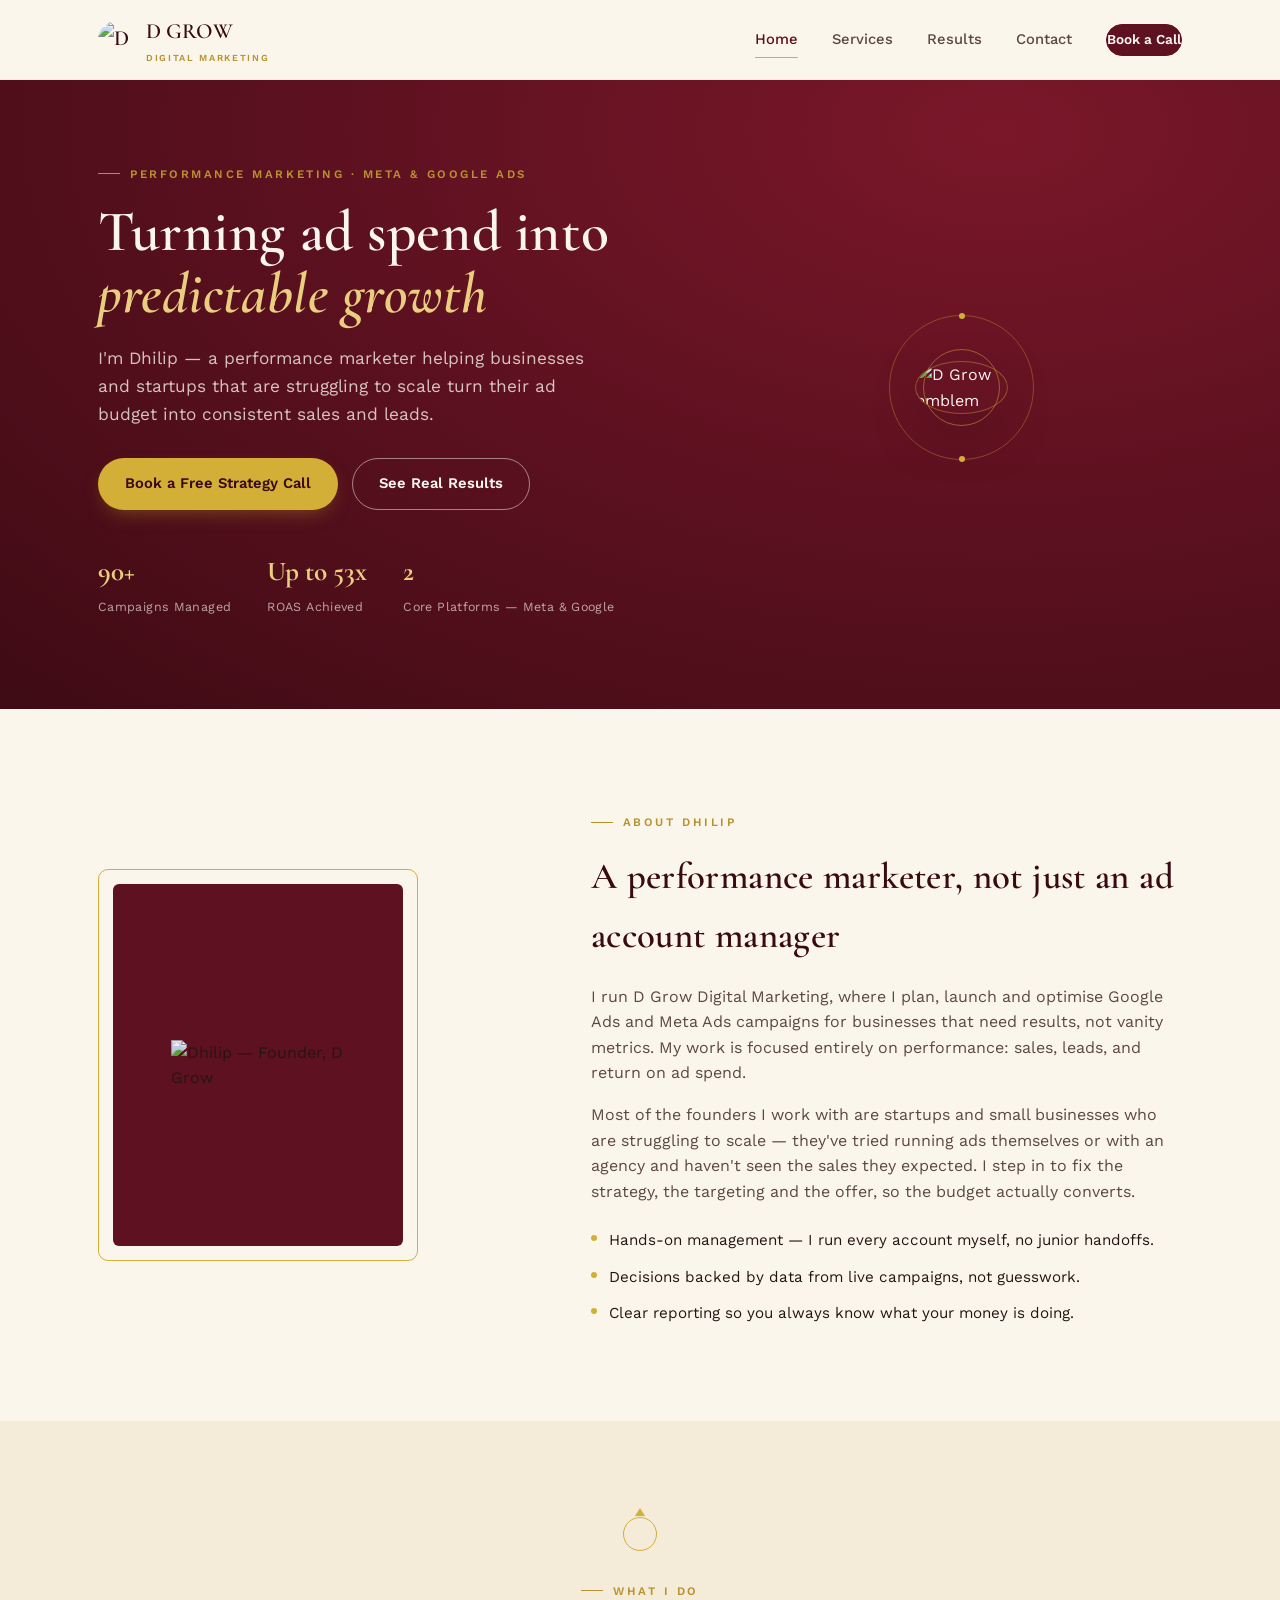
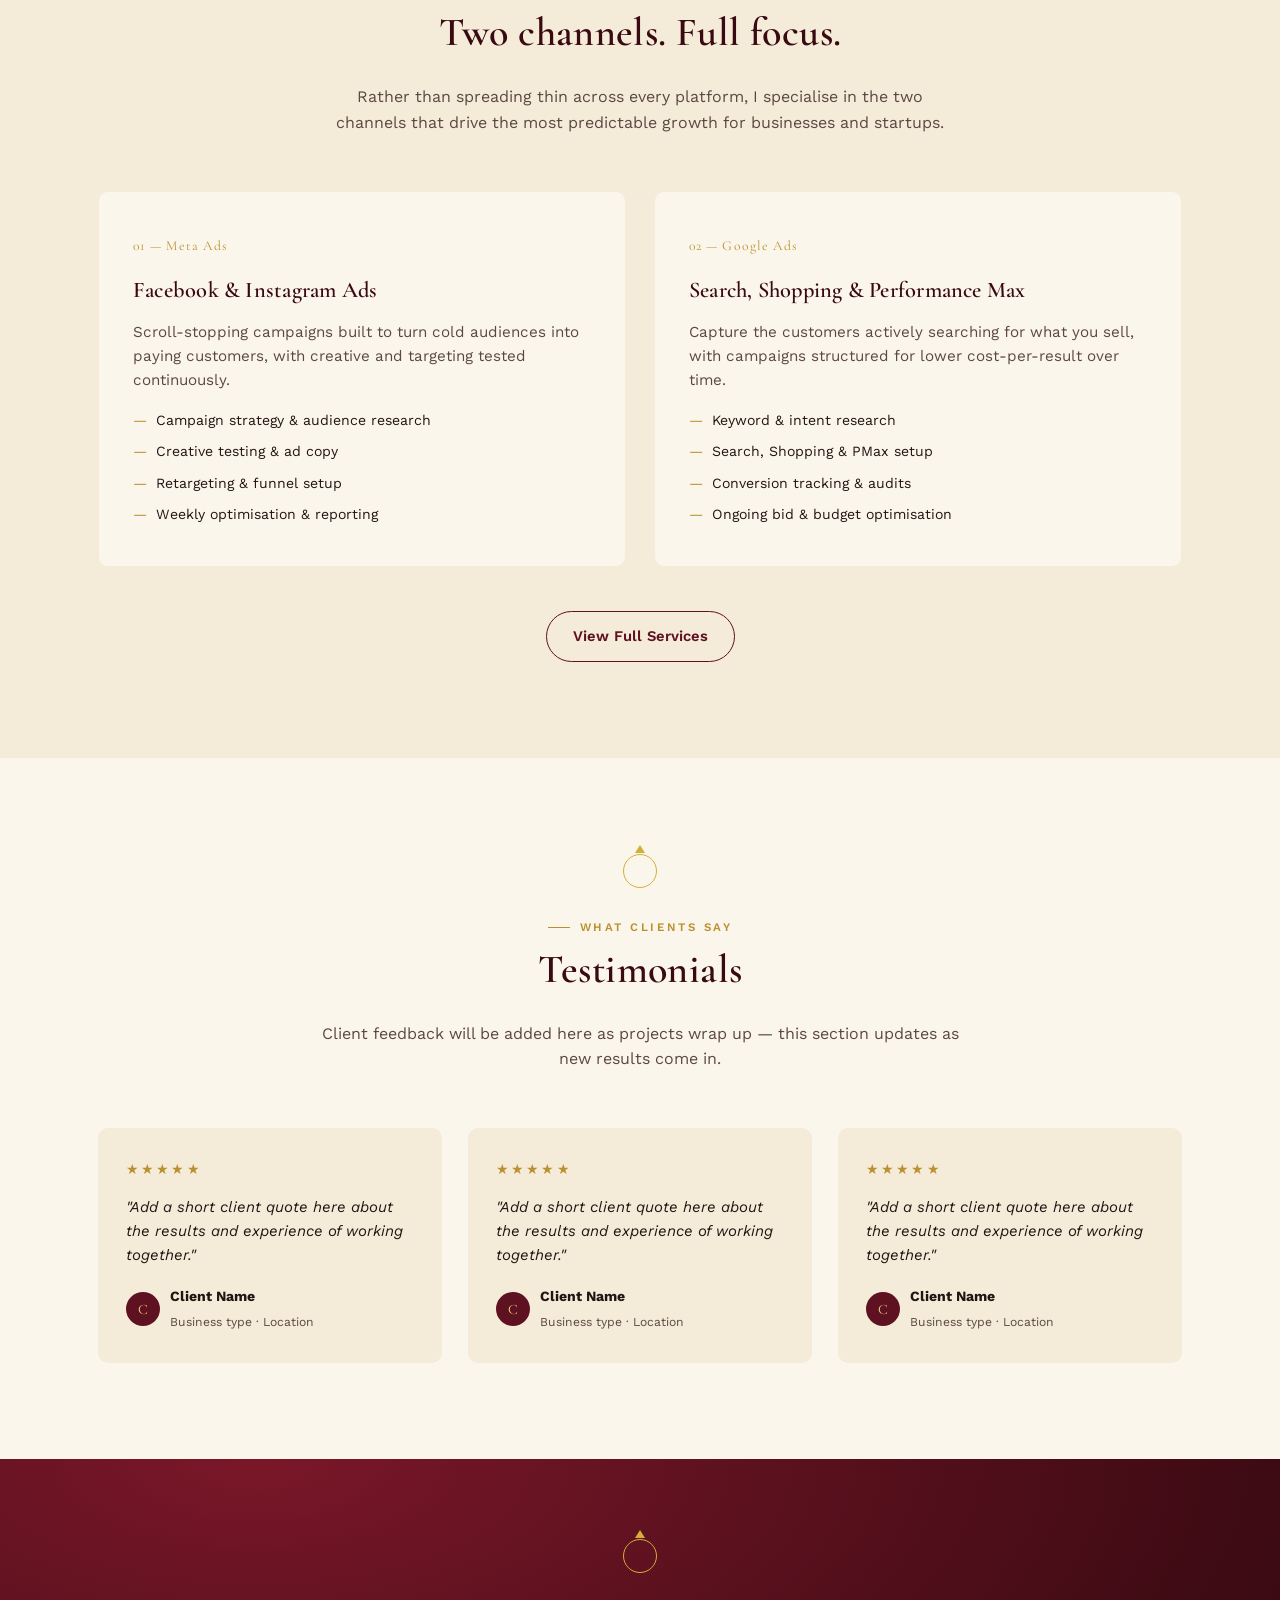
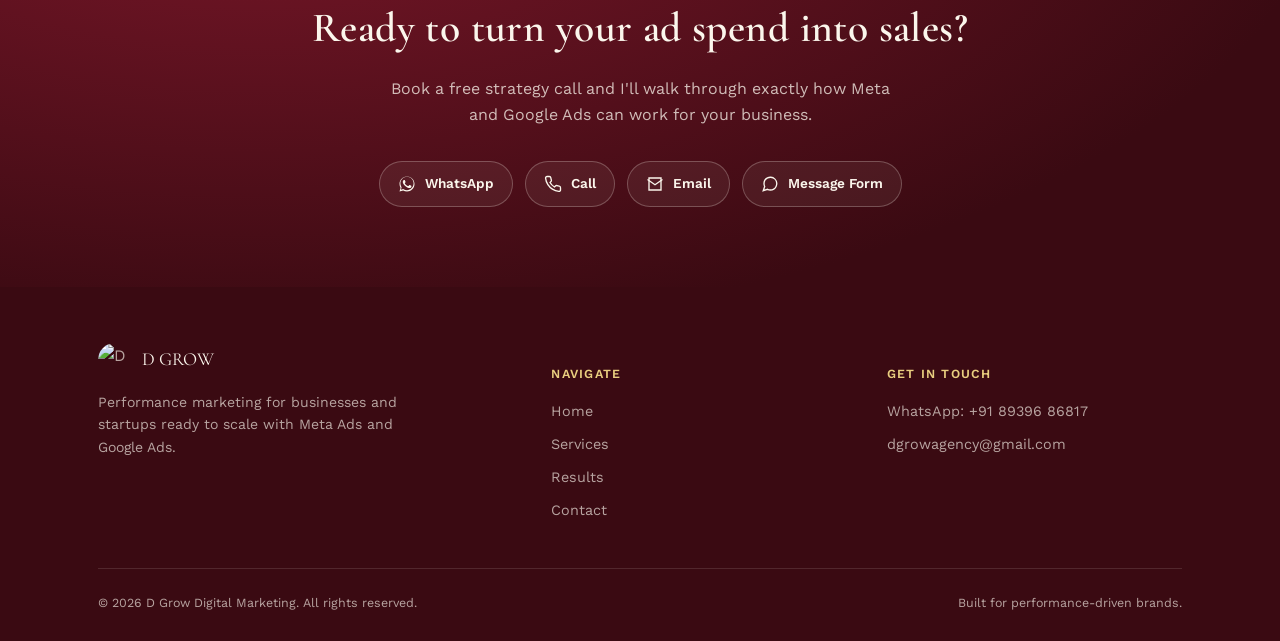
==== index.html @ 27ef5e20 "Rename index-1.html to index.html" ====
<!DOCTYPE html>
<html lang="en">
<head>
<meta charset="UTF-8">
<meta name="viewport" content="width=device-width, initial-scale=1.0">
<title>D Grow — Performance Marketing by Dhilip</title>
<meta name="description" content="D Grow is a performance marketing studio run by Dhilip, helping businesses and startups scale with Google Ads and Meta Ads.">
<link rel="icon" href="assets/logo.jpg">
<link rel="preconnect" href="https://fonts.googleapis.com">
<link rel="preconnect" href="https://fonts.gstatic.com" crossorigin>
<link href="https://fonts.googleapis.com/css2?family=Cormorant+Garamond:ital,wght@0,500;0,600;0,700;1,500&family=Work+Sans:wght@400;500;600;700&display=swap" rel="stylesheet">
<link rel="stylesheet" href="styles.css">
</head>
<body>

<header class="site-header">
  <nav class="nav">
    <a href="index.html" class="brand">
      <img src="assets/logo.jpg" alt="D Grow logo">
      <span>D GROW<span class="sub">Digital Marketing</span></span>
    </a>
    <button class="nav-toggle" aria-label="Toggle menu" aria-expanded="false">
      <span></span><span></span><span></span>
    </button>
    <div class="nav-links">
      <a href="index.html" aria-current="page">Home</a>
      <a href="services.html">Services</a>
      <a href="results.html">Results</a>
      <a href="contact.html">Contact</a>
      <a href="contact.html" class="nav-cta">Book a Call</a>
    </div>
  </nav>
</header>

<main>

  <!-- ============ HERO ============ -->
  <section class="hero">
    <div class="container hero-grid">
      <div class="reveal in">
        <span class="eyebrow">Performance Marketing · Meta &amp; Google Ads</span>
        <h1>Turning ad spend into <em>predictable growth</em></h1>
        <p class="lead">I'm Dhilip — a performance marketer helping businesses and startups that are struggling to scale turn their ad budget into consistent sales and leads.</p>
        <div class="hero-actions">
          <a href="contact.html" class="btn btn-primary">Book a Free Strategy Call</a>
          <a href="results.html" class="btn btn-outline">See Real Results</a>
        </div>
        <div class="hero-stats">
          <div class="stat"><b>90+</b><span>Campaigns Managed</span></div>
          <div class="stat"><b>Up to 53x</b><span>ROAS Achieved</span></div>
          <div class="stat"><b>2</b><span>Core Platforms — Meta &amp; Google</span></div>
        </div>
      </div>
      <div class="hero-emblem reveal in">
        <div class="ring-outer"></div>
        <div class="ring-inner"></div>
        <img src="assets/logo.jpg" alt="D Grow emblem">
      </div>
    </div>
  </section>

  <!-- ============ ABOUT ============ -->
  <section class="section section-ivory" id="about">
    <div class="container about-grid">
      <div class="about-portrait reveal">
        <div class="frame">
          <div class="frame-inner">
            <img src="assets/logo.jpg" alt="Dhilip — Founder, D Grow">
          </div>
        </div>
      </div>
      <div class="about-copy reveal">
        <span class="eyebrow">About Dhilip</span>
        <h2>A performance marketer, not just an ad account manager</h2>
        <p>I run D Grow Digital Marketing, where I plan, launch and optimise Google Ads and Meta Ads campaigns for businesses that need results, not vanity metrics. My work is focused entirely on performance: sales, leads, and return on ad spend.</p>
        <p>Most of the founders I work with are startups and small businesses who are struggling to scale — they've tried running ads themselves or with an agency and haven't seen the sales they expected. I step in to fix the strategy, the targeting and the offer, so the budget actually converts.</p>
        <ul class="about-points">
          <li>Hands-on management — I run every account myself, no junior handoffs.</li>
          <li>Decisions backed by data from live campaigns, not guesswork.</li>
          <li>Clear reporting so you always know what your money is doing.</li>
        </ul>
      </div>
    </div>
  </section>

  <!-- ============ SERVICES (teaser) ============ -->
  <section class="section section-tint" id="services">
    <div class="container">
      <div class="section-head reveal">
        <div class="ring-divider"></div>
        <span class="eyebrow">What I Do</span>
        <h2>Two channels. Full focus.</h2>
        <p>Rather than spreading thin across every platform, I specialise in the two channels that drive the most predictable growth for businesses and startups.</p>
      </div>
      <div class="services-grid">
        <article class="service-card reveal">
          <span class="num">01 — Meta Ads</span>
          <h3>Facebook &amp; Instagram Ads</h3>
          <p>Scroll-stopping campaigns built to turn cold audiences into paying customers, with creative and targeting tested continuously.</p>
          <ul>
            <li>Campaign strategy &amp; audience research</li>
            <li>Creative testing &amp; ad copy</li>
            <li>Retargeting &amp; funnel setup</li>
            <li>Weekly optimisation &amp; reporting</li>
          </ul>
        </article>
        <article class="service-card reveal">
          <span class="num">02 — Google Ads</span>
          <h3>Search, Shopping &amp; Performance Max</h3>
          <p>Capture the customers actively searching for what you sell, with campaigns structured for lower cost-per-result over time.</p>
          <ul>
            <li>Keyword &amp; intent research</li>
            <li>Search, Shopping &amp; PMax setup</li>
            <li>Conversion tracking &amp; audits</li>
            <li>Ongoing bid &amp; budget optimisation</li>
          </ul>
        </article>
      </div>
      <div style="text-align:center; margin-top:44px;">
        <a href="services.html" class="btn btn-outline-dark">View Full Services</a>
      </div>
    </div>
  </section>

  <!-- ============ TESTIMONIALS ============ -->
  <section class="section section-ivory" id="testimonials">
    <div class="container">
      <div class="section-head reveal">
        <div class="ring-divider"></div>
        <span class="eyebrow">What Clients Say</span>
        <h2>Testimonials</h2>
        <p>Client feedback will be added here as projects wrap up — this section updates as new results come in.</p>
      </div>
      <div class="testi-grid">
        <div class="testi-card reveal">
          <div class="stars">★★★★★</div>
          <p>"Add a short client quote here about the results and experience of working together."</p>
          <div class="who">
            <div class="dot">C</div>
            <div><b>Client Name</b><span>Business type · Location</span></div>
          </div>
        </div>
        <div class="testi-card reveal">
          <div class="stars">★★★★★</div>
          <p>"Add a short client quote here about the results and experience of working together."</p>
          <div class="who">
            <div class="dot">C</div>
            <div><b>Client Name</b><span>Business type · Location</span></div>
          </div>
        </div>
        <div class="testi-card reveal">
          <div class="stars">★★★★★</div>
          <p>"Add a short client quote here about the results and experience of working together."</p>
          <div class="who">
            <div class="dot">C</div>
            <div><b>Client Name</b><span>Business type · Location</span></div>
          </div>
        </div>
      </div>
    </div>
  </section>

  <!-- ============ CTA BAND ============ -->
  <section class="cta-band">
    <div class="container">
      <div class="ring-divider" style="border-color:var(--gold-300)"></div>
      <h2>Ready to turn your ad spend into sales?</h2>
      <p>Book a free strategy call and I'll walk through exactly how Meta and Google Ads can work for your business.</p>
      <div class="contact-cluster">
        <a class="contact-chip on-dark" href="https://wa.me/918939686817" target="_blank" rel="noopener">
          <svg viewBox="0 0 24 24" fill="currentColor"><path d="M17.5 14.4c-.3-.2-1.7-.9-2-1-.3-.1-.5-.2-.7.1-.2.3-.8 1-.9 1.2-.2.2-.3.2-.6.1-.3-.2-1.3-.5-2.4-1.5-.9-.8-1.5-1.8-1.7-2.1-.2-.3 0-.5.1-.6.1-.1.3-.3.4-.5.1-.2.2-.3.3-.5.1-.2 0-.4 0-.5C10 9 9.4 7.6 9.2 7c-.2-.5-.4-.5-.6-.5h-.5c-.2 0-.5.1-.7.4-.3.3-1 1-1 2.4s1 2.8 1.2 3c.1.2 2 3 4.8 4.3.7.3 1.2.5 1.6.6.7.2 1.3.2 1.8.1.5-.1 1.7-.7 1.9-1.4.2-.7.2-1.2.2-1.4-.1-.1-.3-.2-.6-.3z"/><path d="M12 2C6.5 2 2 6.5 2 12c0 1.9.5 3.6 1.4 5.2L2 22l4.9-1.3C8.5 21.5 10.2 22 12 22c5.5 0 10-4.5 10-10S17.5 2 12 2zm0 18.2c-1.7 0-3.3-.5-4.6-1.3l-.3-.2-3.2.8.9-3.1-.2-.3C3.7 14 3.2 12.5 3.2 11 3.2 6.1 7.1 2.2 12 2.2S20.8 6.1 20.8 11 16.9 20.2 12 20.2z"/></svg>
          WhatsApp
        </a>
        <a class="contact-chip on-dark" href="tel:+918939686817">
          <svg viewBox="0 0 24 24" fill="none" stroke="currentColor" stroke-width="1.8"><path d="M22 16.9v3a2 2 0 0 1-2.2 2 19.8 19.8 0 0 1-8.6-3.1 19.5 19.5 0 0 1-6-6 19.8 19.8 0 0 1-3.1-8.7A2 2 0 0 1 4.1 2h3a2 2 0 0 1 2 1.7c.1 1 .3 2 .7 2.9a2 2 0 0 1-.5 2.1L8 10a16 16 0 0 0 6 6l1.3-1.3a2 2 0 0 1 2.1-.5c.9.4 1.9.6 2.9.7a2 2 0 0 1 1.7 2z"/></svg>
          Call
        </a>
        <a class="contact-chip on-dark" href="mailto:dgrowagency@gmail.com">
          <svg viewBox="0 0 24 24" fill="none" stroke="currentColor" stroke-width="1.8"><path d="M4 4h16v16H4z"/><path d="M22 6l-10 7L2 6"/></svg>
          Email
        </a>
        <a class="contact-chip on-dark" href="contact.html">
          <svg viewBox="0 0 24 24" fill="none" stroke="currentColor" stroke-width="1.8"><path d="M21 11.5a8.4 8.4 0 0 1-.9 3.8 8.5 8.5 0 0 1-7.6 4.7 8.4 8.4 0 0 1-3.8-.9L3 21l1.9-5.7a8.4 8.4 0 0 1-.9-3.8 8.5 8.5 0 0 1 4.7-7.6 8.4 8.4 0 0 1 3.8-.9h.5a8.48 8.48 0 0 1 8 8v.5z"/></svg>
          Message Form
        </a>
      </div>
    </div>
  </section>

</main>

<footer class="site-footer">
  <div class="container">
    <div class="footer-grid">
      <div>
        <div class="footer-brand">
          <img src="assets/logo.jpg" alt="D Grow logo">
          <span>D GROW</span>
        </div>
        <p style="max-width:34ch; font-size:.88rem;">Performance marketing for businesses and startups ready to scale with Meta Ads and Google Ads.</p>
      </div>
      <div class="footer-col">
        <h5>Navigate</h5>
        <a href="index.html">Home</a>
        <a href="services.html">Services</a>
        <a href="results.html">Results</a>
        <a href="contact.html">Contact</a>
      </div>
      <div class="footer-col">
        <h5>Get In Touch</h5>
        <a href="https://wa.me/918939686817" target="_blank" rel="noopener">WhatsApp: +91 89396 86817</a>
        <a href="mailto:dgrowagency@gmail.com">dgrowagency@gmail.com</a>
      </div>
    </div>
    <div class="footer-bottom">
      <span>© 2026 D Grow Digital Marketing. All rights reserved.</span>
      <span>Built for performance-driven brands.</span>
    </div>
  </div>
</footer>

<script src="script.js"></script>
</body>
</html>
---- styles.css ----
/* ============================================================
   D GROW — Digital Marketing
   Design tokens
   ============================================================ */
:root{
  --maroon-950:#3A0A12;
  --maroon-800:#5E1120;
  --maroon-700:#7A1729;
  --maroon-600:#93223A;
  --gold-500:#B9922F;
  --gold-400:#D4AF37;
  --gold-300:#E9CE7F;
  --ivory-50:#FBF6EC;
  --ivory-100:#F4EBD9;
  --ink-900:#241512;
  --ink-600:#5C4842;
  --ink-400:#8A7770;

  --serif: "Cormorant Garamond", "Times New Roman", serif;
  --sans: "Work Sans", "Segoe UI", sans-serif;

  --radius-s: 4px;
  --radius-m: 10px;
  --container: 1140px;

  --ease: cubic-bezier(.22,.68,.29,1);
}

*,*::before,*::after{box-sizing:border-box;}
html{scroll-behavior:smooth;}
body{
  margin:0;
  background:var(--ivory-50);
  color:var(--ink-900);
  font-family:var(--sans);
  font-size:16px;
  line-height:1.6;
  -webkit-font-smoothing:antialiased;
}
img{max-width:100%;display:block;}
a{color:inherit;text-decoration:none;}
ul{margin:0;padding:0;list-style:none;}
h1,h2,h3,h4{
  font-family:var(--serif);
  font-weight:600;
  margin:0 0 .5em;
  color:var(--maroon-950);
  letter-spacing:.01em;
}
p{margin:0 0 1em;}
.container{
  max-width:var(--container);
  margin:0 auto;
  padding:0 28px;
}
.eyebrow{
  font-family:var(--sans);
  font-size:.72rem;
  font-weight:600;
  letter-spacing:.22em;
  text-transform:uppercase;
  color:var(--gold-500);
  display:inline-flex;
  align-items:center;
  gap:10px;
}
.eyebrow::before{
  content:"";
  width:22px;height:1px;
  background:var(--gold-500);
  display:inline-block;
}
:focus-visible{
  outline:2px solid var(--gold-400);
  outline-offset:3px;
}
@media (prefers-reduced-motion: reduce){
  *{animation-duration:.001ms !important; animation-iteration-count:1 !important; transition-duration:.001ms !important; scroll-behavior:auto !important;}
}

/* ============ Ring motif (the signature element) ============ */
.ring{
  border-radius:50%;
  border:1px solid var(--gold-400);
}
.ring-divider{
  width:34px;height:34px;
  margin:0 auto 22px;
  position:relative;
}
.ring-divider::before{
  content:"";
  position:absolute; inset:0;
  border-radius:50%;
  border:1px solid var(--gold-400);
}
.ring-divider::after{
  content:"";
  position:absolute;
  left:50%; top:-9px;
  transform:translateX(-50%);
  width:0;height:0;
  border-left:5px solid transparent;
  border-right:5px solid transparent;
  border-bottom:8px solid var(--gold-400);
}

/* ============================================================
   Navigation
   ============================================================ */
.site-header{
  position:sticky; top:0; z-index:100;
  background:rgba(251,246,236,.92);
  backdrop-filter:blur(8px);
  border-bottom:1px solid var(--ivory-100);
}
.nav{
  display:flex; align-items:center; justify-content:space-between;
  padding:14px 28px;
  max-width:var(--container);
  margin:0 auto;
}
.brand{
  display:flex; align-items:center; gap:10px;
  font-family:var(--serif);
  font-weight:600;
  font-size:1.35rem;
  color:var(--maroon-950);
}
.brand img{
  width:38px; height:38px;
  border-radius:50%;
}
.brand span.sub{
  display:block;
  font-family:var(--sans);
  font-size:.58rem;
  letter-spacing:.18em;
  text-transform:uppercase;
  color:var(--gold-500);
  font-weight:600;
  margin-top:2px;
}
.nav-links{
  display:flex; align-items:center; gap:34px;
}
.nav-links a{
  font-size:.92rem;
  font-weight:500;
  color:var(--ink-600);
  position:relative;
  padding:4px 0;
  transition:color .2s var(--ease);
}
.nav-links a:hover, .nav-links a[aria-current="page"]{color:var(--maroon-800);}
.nav-links a[aria-current="page"]::after{
  content:"";
  position:absolute; left:0; right:0; bottom:-3px;
  height:1px; background:var(--gold-400);
}
.nav-cta{
  background:var(--maroon-800);
  color:var(--ivory-50) !important;
  padding:9px 20px;
  border-radius:100px;
  font-size:.85rem !important;
  font-weight:600 !important;
  border:1px solid var(--maroon-800);
  transition:background .2s var(--ease), color .2s var(--ease);
}
.nav-cta:hover{background:transparent; color:var(--maroon-800) !important;}
.nav-toggle{
  display:none;
  background:none; border:none; cursor:pointer;
  padding:6px;
}
.nav-toggle span{
  display:block; width:22px; height:2px; background:var(--maroon-950);
  margin:5px 0; transition:transform .2s, opacity .2s;
}

@media (max-width: 860px){
  .nav-links{
    position:fixed; top:68px; left:0; right:0;
    background:var(--ivory-50);
    flex-direction:column;
    align-items:flex-start;
    gap:0;
    padding:10px 28px 26px;
    border-bottom:1px solid var(--ivory-100);
    transform:translateY(-8px);
    opacity:0;
    pointer-events:none;
    transition:opacity .2s var(--ease), transform .2s var(--ease);
  }
  .nav-links.open{opacity:1; transform:translateY(0); pointer-events:auto;}
  .nav-links a{padding:12px 0; width:100%;}
  .nav-cta{margin-top:8px;}
  .nav-toggle{display:block;}
}

/* ============================================================
   Buttons & contact cluster
   ============================================================ */
.btn{
  display:inline-flex; align-items:center; justify-content:center; gap:8px;
  padding:13px 26px;
  border-radius:100px;
  font-weight:600; font-size:.92rem;
  border:1px solid transparent;
  cursor:pointer;
  transition:transform .18s var(--ease), background .18s var(--ease), color .18s var(--ease), box-shadow .18s var(--ease);
}
.btn-primary{
  background:var(--gold-400); color:var(--maroon-950);
  box-shadow:0 8px 20px -8px rgba(180,140,30,.55);
}
.btn-primary:hover{transform:translateY(-2px); box-shadow:0 12px 24px -8px rgba(180,140,30,.65);}
.btn-outline{
  background:transparent; color:var(--ivory-50);
  border-color:rgba(251,246,236,.5);
}
.btn-outline:hover{border-color:var(--gold-400); color:var(--gold-300); transform:translateY(-2px);}
.btn-outline-dark{
  background:transparent; color:var(--maroon-800);
  border-color:var(--maroon-800);
}
.btn-outline-dark:hover{background:var(--maroon-800); color:var(--ivory-50);}

.contact-cluster{
  display:flex; flex-wrap:wrap; gap:12px;
}
.contact-chip{
  display:inline-flex; align-items:center; gap:9px;
  padding:11px 18px;
  border-radius:100px;
  font-size:.85rem; font-weight:600;
  border:1px solid var(--ivory-100);
  background:var(--ivory-50);
  color:var(--ink-900);
  transition:border-color .18s var(--ease), transform .18s var(--ease);
}
.contact-chip:hover{border-color:var(--gold-400); transform:translateY(-2px);}
.contact-chip svg{width:18px; height:18px; flex-shrink:0;}
.contact-chip.on-dark{
  background:rgba(251,246,236,.06);
  border-color:rgba(251,246,236,.25);
  color:var(--ivory-50);
}
.contact-chip.on-dark:hover{border-color:var(--gold-400);}

/* ============================================================
   Hero
   ============================================================ */
.hero{
  position:relative;
  background:radial-gradient(120% 140% at 78% 8%, var(--maroon-700) 0%, var(--maroon-800) 42%, var(--maroon-950) 100%);
  color:var(--ivory-50);
  overflow:hidden;
  padding:76px 0 90px;
}
.hero-grid{
  display:grid;
  grid-template-columns:1.15fr .85fr;
  gap:48px;
  align-items:center;
}
.hero h1{
  color:var(--ivory-50);
  font-size:clamp(2.4rem, 4.6vw, 3.6rem);
  line-height:1.08;
  margin:18px 0 20px;
}
.hero h1 em{
  font-style:italic;
  color:var(--gold-300);
}
.hero p.lead{
  color:rgba(251,246,236,.78);
  font-size:1.08rem;
  max-width:46ch;
  margin-bottom:30px;
}
.hero-actions{
  display:flex; gap:14px; flex-wrap:wrap;
  margin-bottom:40px;
}
.hero-stats{
  display:flex; gap:36px; flex-wrap:wrap;
}
.hero-stats .stat b{
  display:block;
  font-family:var(--serif);
  font-size:1.7rem;
  color:var(--gold-300);
}
.hero-stats .stat span{
  font-size:.78rem;
  color:rgba(251,246,236,.65);
  letter-spacing:.03em;
}
.hero-emblem{
  position:relative;
  aspect-ratio:1/1;
  max-width:380px;
  margin:0 auto;
  display:flex; align-items:center; justify-content:center;
}
.hero-emblem .ring-outer{
  position:absolute; inset:0;
  border-radius:50%;
  border:1px solid rgba(212,175,55,.35);
  animation:spin 60s linear infinite;
}
.hero-emblem .ring-outer::before,
.hero-emblem .ring-outer::after{
  content:"";
  position:absolute;
  width:6px; height:6px;
  border-radius:50%;
  background:var(--gold-400);
}
.hero-emblem .ring-outer::before{ top:-3px; left:calc(50% - 3px); }
.hero-emblem .ring-outer::after{ bottom:-3px; left:calc(50% - 3px); }
.hero-emblem .ring-inner{
  position:absolute; inset:34px;
  border-radius:50%;
  border:1px solid rgba(212,175,55,.5);
}
.hero-emblem img{
  width:64%; border-radius:50%;
  box-shadow:0 20px 60px -18px rgba(0,0,0,.6);
  border:1px solid rgba(212,175,55,.4);
}
@keyframes spin{ to{ transform:rotate(360deg); } }

@media (max-width: 900px){
  .hero-grid{grid-template-columns:1fr; gap:44px;}
  .hero-emblem{order:-1; max-width:220px;}
}

/* ============================================================
   Sections (generic)
   ============================================================ */
.section{ padding:96px 0; }
.section-ivory{ background:var(--ivory-50); }
.section-tint{ background:var(--ivory-100); }
.section-maroon{ background:var(--maroon-950); color:var(--ivory-50); }
.section-maroon h2, .section-maroon h3{ color:var(--ivory-50); }
.section-head{
  text-align:center;
  max-width:640px;
  margin:0 auto 56px;
}
.section-head h2{ font-size:clamp(1.9rem, 3.2vw, 2.5rem); }
.section-head p{ color:var(--ink-600); }
.section-maroon .section-head p{ color:rgba(251,246,236,.72); }

/* ============================================================
   About
   ============================================================ */
.about-grid{
  display:grid;
  grid-template-columns:.85fr 1.15fr;
  gap:56px;
  align-items:center;
}
.about-portrait{
  position:relative;
  max-width:320px;
}
.about-portrait .frame{
  border:1px solid var(--gold-400);
  border-radius:var(--radius-m);
  padding:14px;
}
.about-portrait .frame-inner{
  background:var(--maroon-900, var(--maroon-800));
  border-radius:6px;
  aspect-ratio:4/5;
  display:flex; align-items:center; justify-content:center;
  overflow:hidden;
}
.about-portrait .frame-inner img{ width:60%; opacity:.92; }
.about-copy .eyebrow{ margin-bottom:16px; }
.about-copy h2{ font-size:clamp(1.8rem,3vw,2.3rem); margin-bottom:18px; }
.about-copy p{ color:var(--ink-600); }
.about-points{ margin-top:24px; display:grid; gap:12px; }
.about-points li{
  display:flex; gap:12px; align-items:flex-start;
  font-size:.95rem; color:var(--ink-900);
}
.about-points li::before{
  content:""; flex-shrink:0; margin-top:7px;
  width:6px; height:6px; border-radius:50%;
  background:var(--gold-400);
}
@media (max-width:860px){
  .about-grid{grid-template-columns:1fr;}
  .about-portrait{margin:0 auto;}
}

/* ============================================================
   Services
   ============================================================ */
.services-grid{
  display:grid;
  grid-template-columns:repeat(2,1fr);
  gap:28px;
}
.service-card{
  background:var(--ivory-50);
  border:1px solid var(--ivory-100);
  border-radius:var(--radius-m);
  padding:40px 34px;
  position:relative;
  transition:transform .22s var(--ease), box-shadow .22s var(--ease), border-color .22s var(--ease);
}
.service-card:hover{
  transform:translateY(-4px);
  border-color:var(--gold-400);
  box-shadow:0 22px 44px -26px rgba(58,10,18,.35);
}
.service-card .num{
  font-family:var(--serif);
  font-size:.85rem;
  color:var(--gold-500);
  letter-spacing:.08em;
}
.service-card h3{ margin:14px 0 12px; font-size:1.4rem; }
.service-card p{ color:var(--ink-600); font-size:.95rem; }
.service-card ul{ margin-top:16px; display:grid; gap:9px; }
.service-card ul li{
  font-size:.88rem; color:var(--ink-900);
  display:flex; gap:9px; align-items:flex-start;
}
.service-card ul li::before{
  content:"—"; color:var(--gold-500); flex-shrink:0;
}
@media (max-width:760px){ .services-grid{grid-template-columns:1fr;} }

/* Process steps (legit sequence) */
.process{
  display:grid;
  grid-template-columns:repeat(3,1fr);
  gap:32px;
  margin-top:64px;
}
.process-step{ text-align:center; position:relative; }
.process-step .badge{
  width:52px; height:52px;
  border-radius:50%;
  border:1px solid var(--gold-400);
  display:flex; align-items:center; justify-content:center;
  margin:0 auto 18px;
  font-family:var(--serif); font-size:1.1rem; color:var(--gold-400);
}
.process-step h4{ font-size:1.1rem; margin-bottom:8px; }
.process-step p{ font-size:.88rem; color:rgba(251,246,236,.7); }
@media (max-width:760px){ .process{grid-template-columns:1fr; gap:40px;} }

/* ============================================================
   Testimonials
   ============================================================ */
.testi-grid{
  display:grid;
  grid-template-columns:repeat(3,1fr);
  gap:26px;
}
.testi-card{
  background:var(--ivory-100);
  border-radius:var(--radius-m);
  padding:30px 28px;
}
.testi-card .stars{ color:var(--gold-500); font-size:.9rem; margin-bottom:14px; letter-spacing:.15em; }
.testi-card p{ font-size:.94rem; color:var(--ink-900); font-style:italic; }
.testi-card .who{ margin-top:18px; display:flex; align-items:center; gap:10px; }
.testi-card .who .dot{
  width:34px; height:34px; border-radius:50%;
  background:var(--maroon-800); color:var(--gold-300);
  display:flex; align-items:center; justify-content:center;
  font-family:var(--serif); font-size:.9rem;
}
.testi-card .who b{ display:block; font-size:.88rem; }
.testi-card .who span{ font-size:.76rem; color:var(--ink-600); }
@media (max-width:900px){ .testi-grid{grid-template-columns:1fr;} }

/* ============================================================
   Results gallery
   ============================================================ */
.results-toolbar{
  display:flex; justify-content:space-between; align-items:flex-end;
  gap:20px; margin-bottom:44px; flex-wrap:wrap;
}
.results-grid{
  display:grid;
  grid-template-columns:repeat(3,1fr);
  gap:26px;
}
.result-card{
  background:var(--ivory-50);
  border:1px solid var(--ivory-100);
  border-radius:var(--radius-m);
  overflow:hidden;
  transition:transform .22s var(--ease), box-shadow .22s var(--ease);
}
.result-card:hover{ transform:translateY(-4px); box-shadow:0 22px 44px -26px rgba(58,10,18,.3); }
.result-card .shot{
  aspect-ratio:16/10;
  background:var(--ivory-100);
  display:flex; align-items:center; justify-content:center;
  overflow:hidden;
  border-bottom:1px solid var(--ivory-100);
}
.result-card .shot img{ width:100%; height:100%; object-fit:cover; }
.result-card .shot.placeholder{
  flex-direction:column; gap:8px;
  color:var(--ink-400); font-size:.78rem; text-align:center; padding:20px;
}
.result-card .shot.placeholder svg{ width:30px; height:30px; opacity:.5; }
.result-card .meta{ padding:20px 22px; }
.result-card .meta .tag{
  font-size:.7rem; letter-spacing:.1em; text-transform:uppercase;
  color:var(--gold-500); font-weight:600; margin-bottom:6px; display:block;
}
.result-card .meta h4{ font-size:1.05rem; margin-bottom:6px; }
.result-card .meta p{ font-size:.85rem; color:var(--ink-600); margin-bottom:0; }
.result-add{
  border:1px dashed var(--gold-400);
  border-radius:var(--radius-m);
  display:flex; flex-direction:column; align-items:center; justify-content:center;
  gap:10px; padding:40px 20px; text-align:center;
  color:var(--ink-600); font-size:.85rem;
  min-height:220px;
}
.result-add svg{ width:26px; height:26px; color:var(--gold-500); }
@media (max-width:900px){ .results-grid{grid-template-columns:1fr 1fr;} }
@media (max-width:620px){ .results-grid{grid-template-columns:1fr;} }

/* ============================================================
   CTA band
   ============================================================ */
.cta-band{
  position:relative;
  background:radial-gradient(120% 160% at 20% 0%, var(--maroon-700) 0%, var(--maroon-950) 70%);
  color:var(--ivory-50);
  padding:80px 0;
  text-align:center;
  overflow:hidden;
}
.cta-band h2{ color:var(--ivory-50); font-size:clamp(1.9rem,3.4vw,2.6rem); margin-bottom:14px; }
.cta-band p{ color:rgba(251,246,236,.75); max-width:52ch; margin:0 auto 34px; }
.cta-band .contact-cluster{ justify-content:center; }

/* ============================================================
   Footer
   ============================================================ */
.site-footer{
  background:var(--maroon-950);
  color:rgba(251,246,236,.65);
  padding:56px 0 28px;
}
.footer-grid{
  display:grid;
  grid-template-columns:1.4fr 1fr 1fr;
  gap:40px;
  padding-bottom:36px;
  border-bottom:1px solid rgba(251,246,236,.12);
}
.footer-brand{ display:flex; gap:10px; align-items:center; margin-bottom:14px; }
.footer-brand img{ width:34px; height:34px; border-radius:50%; }
.footer-brand span{ font-family:var(--serif); font-size:1.15rem; color:var(--ivory-50); }
.footer-col h5{
  font-size:.78rem; letter-spacing:.1em; text-transform:uppercase;
  color:var(--gold-300); margin-bottom:16px; font-weight:600;
}
.footer-col a{ display:block; font-size:.9rem; margin-bottom:10px; color:rgba(251,246,236,.65); }
.footer-col a:hover{ color:var(--gold-300); }
.footer-bottom{
  padding-top:24px;
  display:flex; justify-content:space-between; flex-wrap:wrap; gap:10px;
  font-size:.78rem;
}
@media (max-width:760px){ .footer-grid{grid-template-columns:1fr; gap:28px;} }

/* ============================================================
   Reveal-on-scroll
   ============================================================ */
.reveal{ opacity:0; transform:translateY(18px); transition:opacity .6s var(--ease), transform .6s var(--ease); }
.reveal.in{ opacity:1; transform:translateY(0); }

/* ============================================================
   Page hero (inner pages)
   ============================================================ */
.page-hero{
  background:radial-gradient(120% 140% at 78% 8%, var(--maroon-700) 0%, var(--maroon-950) 70%);
  color:var(--ivory-50);
  padding:64px 0 60px;
  text-align:center;
}
.page-hero h1{ color:var(--ivory-50); font-size:clamp(2rem,4vw,2.8rem); margin-bottom:12px; }
.page-hero p{ color:rgba(251,246,236,.72); max-width:52ch; margin:0 auto; }
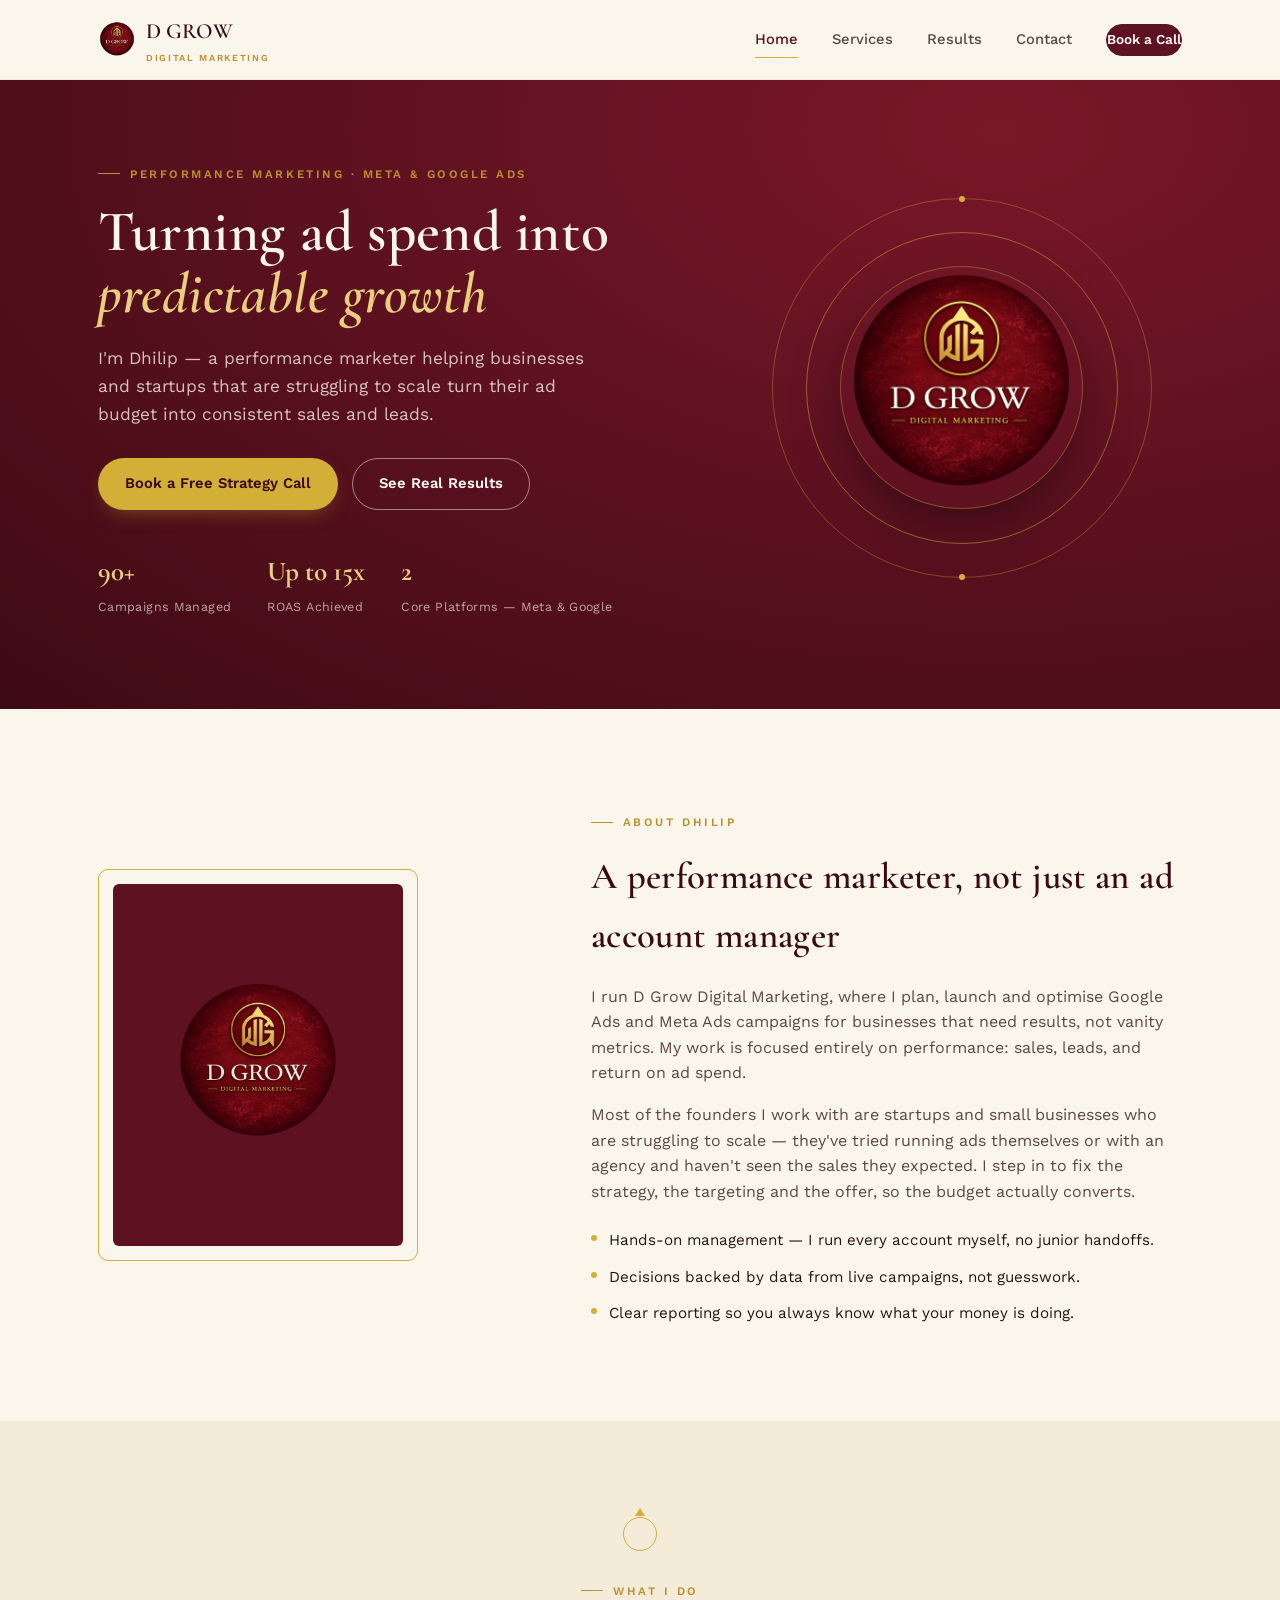
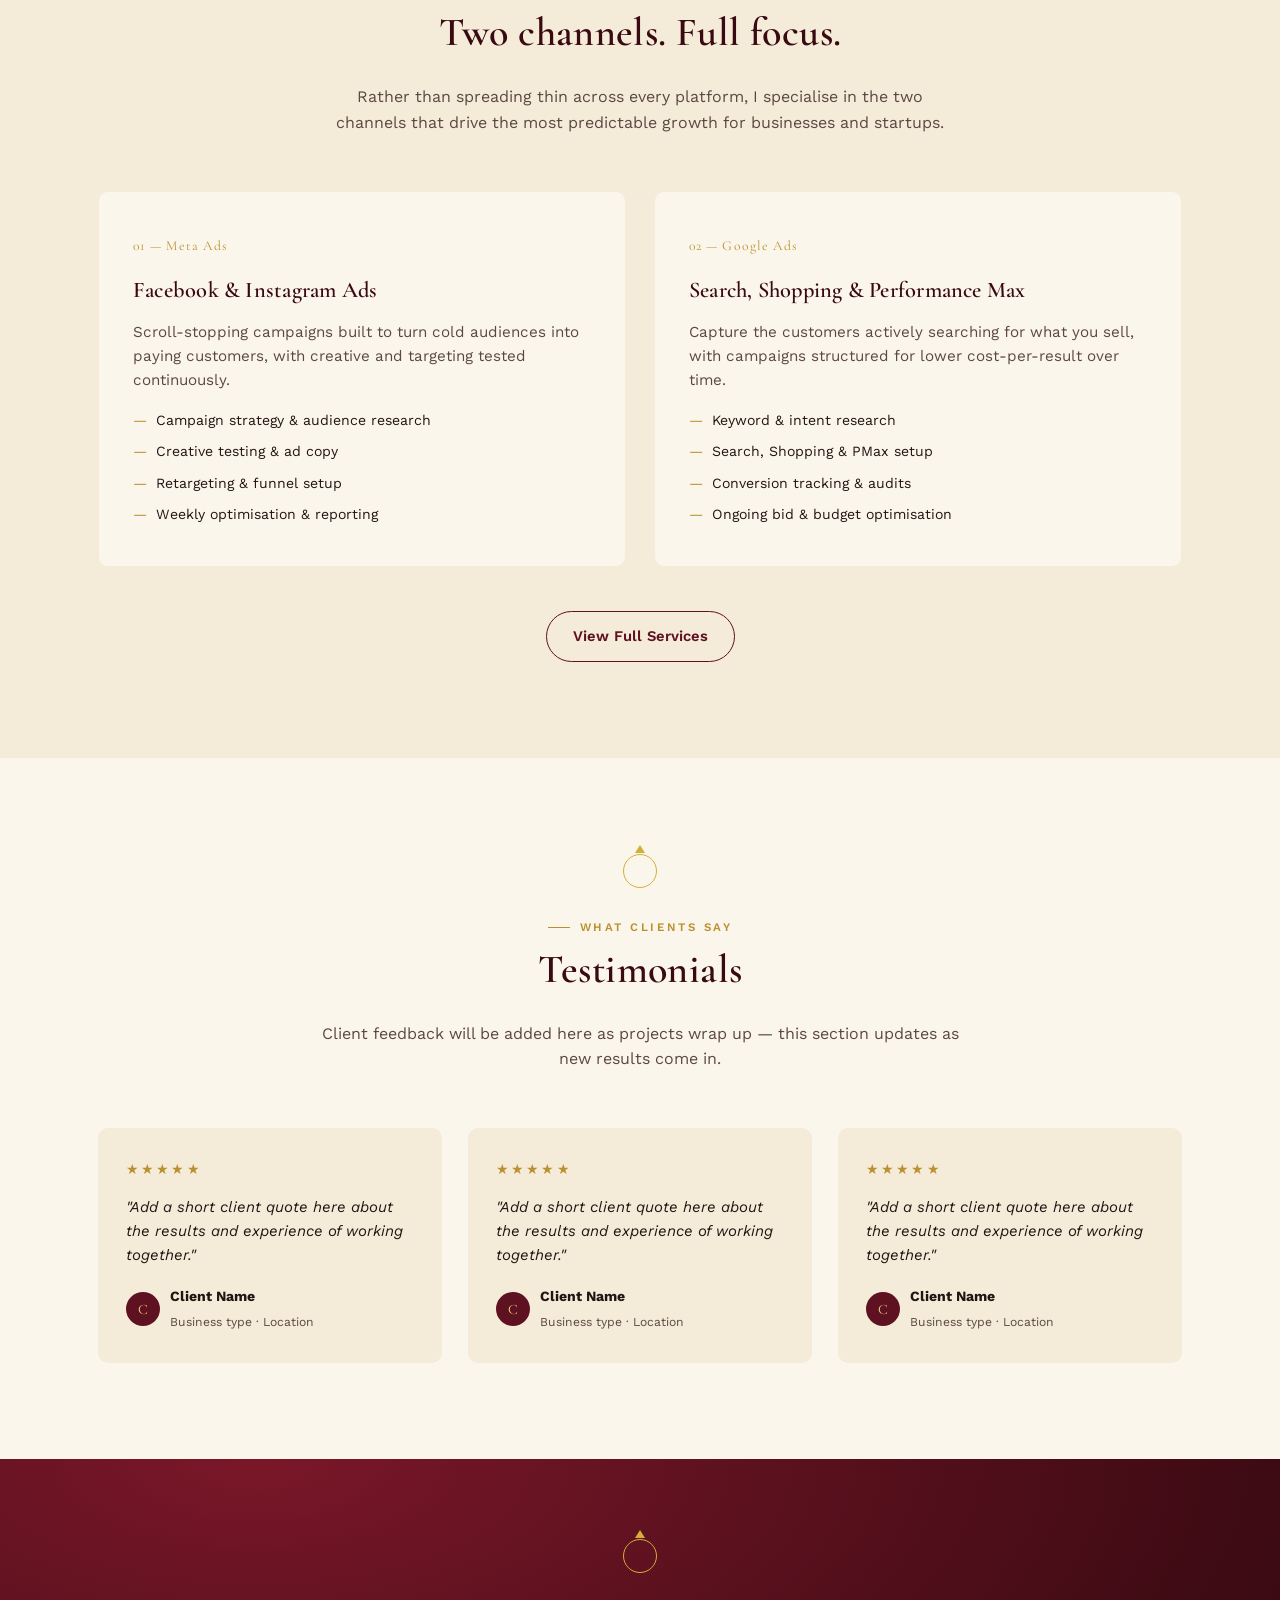
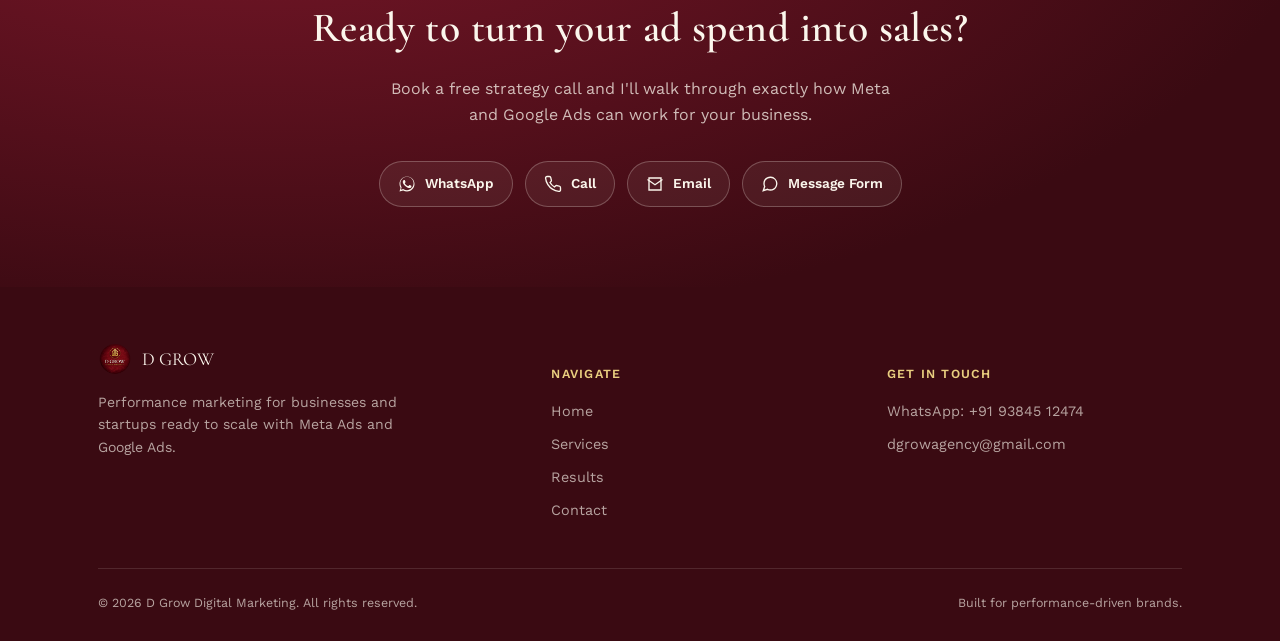
==== commit 85a89ed0: "Update contact information in index.html" ====
--- a/index.html
+++ b/index.html
@@ -47,7 +47,7 @@
         </div>
         <div class="hero-stats">
           <div class="stat"><b>90+</b><span>Campaigns Managed</span></div>
-          <div class="stat"><b>Up to 53x</b><span>ROAS Achieved</span></div>
+          <div class="stat"><b>Up to 15x</b><span>ROAS Achieved</span></div>
           <div class="stat"><b>2</b><span>Core Platforms — Meta &amp; Google</span></div>
         </div>
       </div>
@@ -167,11 +167,11 @@
       <h2>Ready to turn your ad spend into sales?</h2>
       <p>Book a free strategy call and I'll walk through exactly how Meta and Google Ads can work for your business.</p>
       <div class="contact-cluster">
-        <a class="contact-chip on-dark" href="https://wa.me/918939686817" target="_blank" rel="noopener">
+        <a class="contact-chip on-dark" href="https://wa.me/919384512474" target="_blank" rel="noopener">
           <svg viewBox="0 0 24 24" fill="currentColor"><path d="M17.5 14.4c-.3-.2-1.7-.9-2-1-.3-.1-.5-.2-.7.1-.2.3-.8 1-.9 1.2-.2.2-.3.2-.6.1-.3-.2-1.3-.5-2.4-1.5-.9-.8-1.5-1.8-1.7-2.1-.2-.3 0-.5.1-.6.1-.1.3-.3.4-.5.1-.2.2-.3.3-.5.1-.2 0-.4 0-.5C10 9 9.4 7.6 9.2 7c-.2-.5-.4-.5-.6-.5h-.5c-.2 0-.5.1-.7.4-.3.3-1 1-1 2.4s1 2.8 1.2 3c.1.2 2 3 4.8 4.3.7.3 1.2.5 1.6.6.7.2 1.3.2 1.8.1.5-.1 1.7-.7 1.9-1.4.2-.7.2-1.2.2-1.4-.1-.1-.3-.2-.6-.3z"/><path d="M12 2C6.5 2 2 6.5 2 12c0 1.9.5 3.6 1.4 5.2L2 22l4.9-1.3C8.5 21.5 10.2 22 12 22c5.5 0 10-4.5 10-10S17.5 2 12 2zm0 18.2c-1.7 0-3.3-.5-4.6-1.3l-.3-.2-3.2.8.9-3.1-.2-.3C3.7 14 3.2 12.5 3.2 11 3.2 6.1 7.1 2.2 12 2.2S20.8 6.1 20.8 11 16.9 20.2 12 20.2z"/></svg>
           WhatsApp
         </a>
-        <a class="contact-chip on-dark" href="tel:+918939686817">
+        <a class="contact-chip on-dark" href="tel:+919384512474">
           <svg viewBox="0 0 24 24" fill="none" stroke="currentColor" stroke-width="1.8"><path d="M22 16.9v3a2 2 0 0 1-2.2 2 19.8 19.8 0 0 1-8.6-3.1 19.5 19.5 0 0 1-6-6 19.8 19.8 0 0 1-3.1-8.7A2 2 0 0 1 4.1 2h3a2 2 0 0 1 2 1.7c.1 1 .3 2 .7 2.9a2 2 0 0 1-.5 2.1L8 10a16 16 0 0 0 6 6l1.3-1.3a2 2 0 0 1 2.1-.5c.9.4 1.9.6 2.9.7a2 2 0 0 1 1.7 2z"/></svg>
           Call
         </a>
@@ -208,7 +208,7 @@
       </div>
       <div class="footer-col">
         <h5>Get In Touch</h5>
-        <a href="https://wa.me/918939686817" target="_blank" rel="noopener">WhatsApp: +91 89396 86817</a>
+        <a href="https://wa.me/919384512474" target="_blank" rel="noopener">WhatsApp: +91 93845 12474</a>
         <a href="mailto:dgrowagency@gmail.com">dgrowagency@gmail.com</a>
       </div>
     </div>
